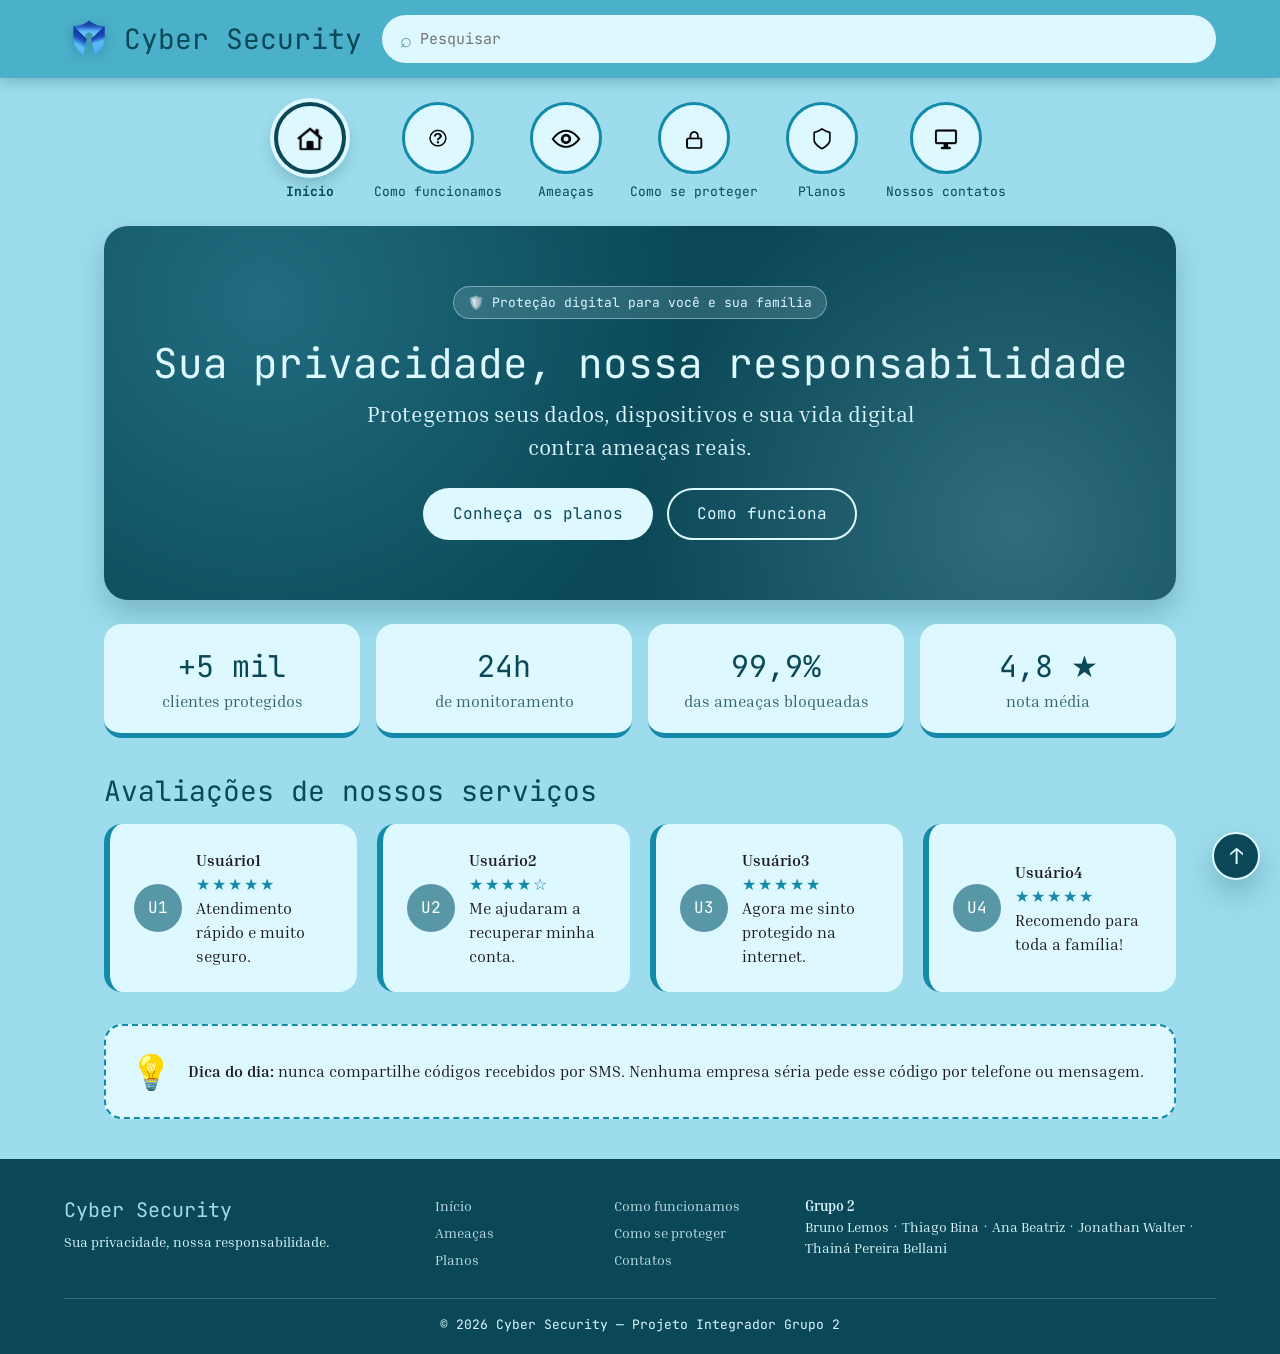
==== index.html @ 2d2a182d "tudo" ====
<!DOCTYPE html>
<html lang="pt-BR">

<head>
  <meta charset="utf-8">
  <meta name="viewport" content="width=device-width, initial-scale=1">
  <title>Cyber Security — Sua privacidade, nossa responsabilidade</title>
  <meta name="description"
    content="Cyber Security: conheça ameaças digitais, aprenda a se proteger e escolha seu plano.">
  <meta name="theme-color" content="#4BB0CA">
  <link rel="icon" type="image/png" href="img/logo-escudo.png">
  <link rel="preconnect" href="https://fonts.googleapis.com">
  <link rel="preconnect" href="https://fonts.gstatic.com" crossorigin>
  <link
    href="https://fonts.googleapis.com/css2?family=Inria+Serif:wght@400;700&family=JetBrains+Mono:wght@400;700&display=swap"
    rel="stylesheet">
  <link rel="stylesheet" href="CSS/style.css">
</head>

<body>

<!--java script search-->
<script src="search.js"></script>


  <!-- Atalho para quem navega pelo teclado -->
  <a class="skip-link" href="#conteudo">Pular para o conteúdo</a>

  <!-- Checkbox que abre/fecha o menu no celular (sem JavaScript) -->
  <input type="checkbox" id="menu-toggle" aria-label="Abrir menu">

  <header>
    <a class="logo" href="#inicio">
      <img src="img/logo-escudo.png" alt="" width="50" height="50">
      Cyber Security
    </a>

    <label class="search">
      <span class="sr-only">Pesquisar no site</span>
      <span class="search-icon" aria-hidden="true">⌕</span>
      <input type="search" placeholder="Pesquisar">
    </label>

    <label for="menu-toggle" class="menu-btn">
      <span class="menu-open">☰ Menu</span>
      <span class="menu-close">✕ Fechar</span>
    </label>
  </header>

  <nav class="icons" aria-label="Navegação principal">
    <a href="#inicio"><i><img src="img/inicio.png" alt="" width="30" height="30"></i>Início</a>
    <a href="#funcionamos"><i><img src="img/duvida.png" alt="" width="40" height="34"></i>Como funcionamos</a>
    <a href="#ameacas"><i><img src="img/olho.png" alt="" width="40" height="34"></i>Ameaças</a>
    <a href="#proteger"><i><img src="img/cadeado.png" alt="" width="36" height="30"></i>Como se proteger</a>
    <a href="#planos"><i><img src="img/plano.png" alt="" width="34" height="34"></i>Planos</a>
    <a href="#contatos"><i><img src="img/contatos.png" alt="" width="40" height="31"></i>Nossos contatos</a>
  </nav>

  <main id="conteudo">

    <!-- ============ INÍCIO ============ -->
    <section id="inicio" class="page">
      <div class="hero">
        <span class="tag">🛡️ Proteção digital para você e sua família</span>
        <h1>Sua privacidade, nossa responsabilidade</h1>
        <p>Protegemos seus dados, dispositivos e sua vida digital contra ameaças reais.</p>
        <div class="hero-actions">
          <a class="btn" href="#planos">Conheça os planos</a>
          <a class="btn btn-outline" href="#funcionamos">Como funciona</a>
        </div>
      </div>

      <ul class="stats">
        <li><strong>+5 mil</strong><span>clientes protegidos</span></li>
        <li><strong>24h</strong><span>de monitoramento</span></li>
        <li><strong>99,9%</strong><span>das ameaças bloqueadas</span></li>
        <li><strong>4,8 ★</strong><span>nota média</span></li>
      </ul>

      <div class="reviews">
        <h2>Avaliações de nossos serviços</h2>
        <div class="grid">
          <article class="card review">
            <div class="avatar" aria-hidden="true">U1</div>
            <div><b>Usuário1</b>
              <div class="stars" aria-label="5 de 5 estrelas">★★★★★</div>
              <p>Atendimento rápido e muito seguro.</p>
            </div>
          </article>
          <article class="card review">
            <div class="avatar" aria-hidden="true">U2</div>
            <div><b>Usuário2</b>
              <div class="stars" aria-label="4 de 5 estrelas">★★★★☆</div>
              <p>Me ajudaram a recuperar minha conta.</p>
            </div>
          </article>
          <article class="card review">
            <div class="avatar" aria-hidden="true">U3</div>
            <div><b>Usuário3</b>
              <div class="stars" aria-label="5 de 5 estrelas">★★★★★</div>
              <p>Agora me sinto protegido na internet.</p>
            </div>
          </article>
          <article class="card review">
            <div class="avatar" aria-hidden="true">U4</div>
            <div><b>Usuário4</b>
              <div class="stars" aria-label="5 de 5 estrelas">★★★★★</div>
              <p>Recomendo para toda a família!</p>
            </div>
          </article>
        </div>
      </div>

      <aside class="tip">
        <span class="tip-icon" aria-hidden="true">💡</span>
        <p><b>Dica do dia:</b> nunca compartilhe códigos recebidos por SMS. Nenhuma empresa séria pede esse código por
          telefone ou mensagem.</p>
      </aside>
      <a class="to-top" href="#inicio" aria-label="Voltar ao topo">↑</a>
    </section>

    <!-- ============ COMO FUNCIONAMOS ============ -->
    <section id="funcionamos" class="page">
      <h1>Como Funcionamos</h1>
      <p class="lead">Um processo simples, em quatro etapas, para deixar sua vida digital mais segura.</p>
      <div class="steps">
        <div class="row">
          <div class="pic" aria-hidden="true">🔎</div>
          <div>
            <h3>1. Análise</h3>
            <p>Verificamos seus dispositivos e contas em busca de vulnerabilidades.</p>
          </div>
        </div>
        <div class="row">
          <div class="pic" aria-hidden="true">🛠️</div>
          <div>
            <h3>2. Proteção</h3>
            <p>Aplicamos camadas de segurança: antivírus, firewall e autenticação forte.</p>
          </div>
        </div>
        <div class="row">
          <div class="pic" aria-hidden="true">📡</div>
          <div>
            <h3>3. Monitoramento</h3>
            <p>Acompanhamos 24 horas por dia e alertamos sobre qualquer atividade suspeita.</p>
          </div>
        </div>
        <div class="row">
          <div class="pic" aria-hidden="true">🤝</div>
          <div>
            <h3>4. Suporte</h3>
            <p>Se algo acontecer, nossa equipe ajuda você a recuperar contas e arquivos.</p>
          </div>
        </div>
      </div>
      <div class="cta">
        <p>Pronto para começar?</p>
        <a class="btn" href="#planos">Escolher meu plano</a>
      </div>
      <a class="to-top" href="#funcionamos" aria-label="Voltar ao topo">↑</a>
    </section>

    <!-- ============ AMEAÇAS ============ -->
    <section id="ameacas" class="page">
      <h1>Ameaças</h1>
      <p class="lead">Conheça os golpes mais comuns para saber reconhecê-los antes que seja tarde.</p>
      <div class="grid">
        <article class="card">
          <div class="emoji" aria-hidden="true">🎣</div>
          <h3>Phishing</h3>
          <p>Mensagens falsas que tentam roubar senhas e dados bancários.</p>
        </article>
        <article class="card">
          <div class="emoji" aria-hidden="true">🔐</div>
          <h3>Ransomware</h3>
          <p>Sequestra seus arquivos e exige pagamento para liberá-los.</p>
        </article>
        <article class="card">
          <div class="emoji" aria-hidden="true">🐛</div>
          <h3>Malware</h3>
          <p>Programas maliciosos que danificam ou espionam seu dispositivo.</p>
        </article>
        <article class="card">
          <div class="emoji" aria-hidden="true">🎭</div>
          <h3>Engenharia social</h3>
          <p>Golpistas que manipulam pessoas para obter informações.</p>
        </article>
      </div>

      <div class="alert">
        <h3>🚩 Sinais de que é golpe</h3>
        <ul>
          <li>Pede urgência: “sua conta será bloqueada hoje”.</li>
          <li>Oferece prêmios ou descontos bons demais para ser verdade.</li>
          <li>Pede senha, código de verificação ou dados do cartão.</li>
          <li>O endereço do site ou do e-mail tem letras trocadas.</li>
        </ul>
      </div>

      <h2>Vulnerabilidades</h2>
      <details>
        <summary>Senhas fracas</summary>
        <p>Senhas curtas ou repetidas são fáceis de descobrir.</p>
      </details>
      <details>
        <summary>Sistemas desatualizados</summary>
        <p>Atualizações corrigem falhas exploradas por invasores.</p>
      </details>
      <details>
        <summary>Wi‑Fi público</summary>
        <p>Redes abertas permitem que terceiros interceptem seus dados.</p>
      </details>
      <a class="to-top" href="#ameacas" aria-label="Voltar ao topo">↑</a>
    </section>

    <!-- ============ COMO SE PROTEGER ============ -->
    <section id="proteger" class="page">
      <h1>Como se proteger</h1>
      <p class="lead">Pequenos hábitos fazem uma grande diferença.</p>
      <details open>
        <summary>Use senhas fortes e únicas</summary>
        <p>Combine letras, números e símbolos e use um gerenciador de senhas.</p>
      </details>
      <details>
        <summary>Ative a verificação em duas etapas</summary>
        <p>Mesmo que roubem sua senha, o acesso continua bloqueado.</p>
      </details>
      <details>
        <summary>Desconfie de links e anexos</summary>
        <p>Confira o remetente antes de clicar em qualquer coisa.</p>
      </details>
      <details>
        <summary>Mantenha tudo atualizado</summary>
        <p>Sistema, aplicativos e antivírus sempre na versão mais recente.</p>
      </details>
      <details>
        <summary>Faça backups</summary>
        <p>Guarde cópias dos seus arquivos importantes em local seguro.</p>
      </details>

      <div class="tools">
        <!-- Checklist interativo: o contador é feito só com CSS -->
        <div class="checklist">
          <h2>Seu checklist de segurança</h2>
          <p>Marque o que você já faz:</p>
          <label><input type="checkbox"> Uso senhas diferentes em cada conta</label>
          <label><input type="checkbox"> Tenho verificação em duas etapas</label>
          <label><input type="checkbox"> Confiro links antes de clicar</label>
          <label><input type="checkbox"> Mantenho o celular atualizado</label>
          <label><input type="checkbox"> Faço backup dos meus arquivos</label>
          <p class="score"></p>
        </div>

        <!-- Medidor de senha: muda de cor só com CSS (pattern + :valid) -->
        <div class="password-test">
          <h2>Teste um exemplo de senha</h2>
          <p>Não digite sua senha real! Use um exemplo para entender o que é uma senha forte.</p>
          <label for="senha-teste" class="sr-only">Senha de exemplo</label>
          <input id="senha-teste" type="text" placeholder="Ex.: Gato#Azul2026" autocomplete="off"
            pattern="(?=.*[a-z])(?=.*[A-Z])(?=.*[0-9])(?=.*[^a-zA-Z0-9]).{10,}">
          <div class="meter"><span></span></div>
          <p class="meter-text"></p>
          <small>Senha forte: 10+ caracteres, letra maiúscula, minúscula, número e símbolo.</small>
        </div>
      </div>
      <a class="to-top" href="#proteger" aria-label="Voltar ao topo">↑</a>
    </section>

    <!-- ============ PLANOS ============ -->
    <section id="planos" class="page plans">
      <h1>Planos</h1>
      <p class="lead">Escolha a proteção ideal. Sem fidelidade, cancele quando quiser.</p>
      <div class="grid">
        <article class="card">
          <h3>Básico</h3>
          <div class="price">R$19<small>/mês</small></div>
          <ul>
            <li>✔ Antivírus</li>
            <li>✔ 1 dispositivo</li>
            <li>✔ Suporte por e‑mail</li>
          </ul>
          <a class="btn" href="#contatos">Assinar</a>
        </article>
        <article class="card featured">
          <span class="badge">Mais escolhido</span>
          <h3>Família</h3>
          <div class="price">R$39<small>/mês</small></div>
          <ul>
            <li>✔ Antivírus + Firewall</li>
            <li>✔ 5 dispositivos</li>
            <li>✔ Suporte 24h</li>
          </ul>
          <a class="btn" href="#contatos">Assinar</a>
        </article>
        <article class="card">
          <h3>Empresa</h3>
          <div class="price">R$99<small>/mês</small></div>
          <ul>
            <li>✔ Proteção completa</li>
            <li>✔ Dispositivos ilimitados</li>
            <li>✔ Monitoramento dedicado</li>
          </ul>
          <a class="btn" href="#contatos">Assinar</a>
        </article>
      </div>

      <h2>Compare os planos</h2>
      <div class="table-wrap">
        <table>
          <thead>
            <tr>
              <th scope="col">Recurso</th>
              <th scope="col">Básico</th>
              <th scope="col">Família</th>
              <th scope="col">Empresa</th>
            </tr>
          </thead>
          <tbody>
            <tr>
              <th scope="row">Antivírus</th>
              <td>✔</td>
              <td>✔</td>
              <td>✔</td>
            </tr>
            <tr>
              <th scope="row">Firewall</th>
              <td>—</td>
              <td>✔</td>
              <td>✔</td>
            </tr>
            <tr>
              <th scope="row">Dispositivos</th>
              <td>1</td>
              <td>5</td>
              <td>Ilimitados</td>
            </tr>
            <tr>
              <th scope="row">Suporte</th>
              <td>E‑mail</td>
              <td>24h</td>
              <td>Dedicado</td>
            </tr>
            <tr>
              <th scope="row">Monitoramento</th>
              <td>—</td>
              <td>—</td>
              <td>✔</td>
            </tr>
          </tbody>
        </table>
      </div>

      <h2>Perguntas frequentes</h2>
      <details>
        <summary>Posso trocar de plano depois?</summary>
        <p>Sim. Você pode mudar para outro plano a qualquer momento.</p>
      </details>
      <details>
        <summary>Tem fidelidade ou multa?</summary>
        <p>Não. Você cancela quando quiser, sem multa.</p>
      </details>
      <details>
        <summary>Funciona no celular?</summary>
        <p>Sim, todos os planos protegem computadores, celulares e tablets.</p>
      </details>
      <a class="to-top" href="#planos" aria-label="Voltar ao topo">↑</a>
    </section>

    <!-- ============ CONTATOS ============ -->
    <section id="contatos" class="page">
      <h1>Nossos contatos</h1>
      <p class="lead center">Fale com a gente pelo canal que preferir.</p>
      <div class="social">
        <a href="https://instagram.com" target="_blank" rel="noopener" title="Instagram">
          <span aria-hidden="true">📸</span><small>Instagram</small></a>
        <a href="https://wa.me/5511999999999" target="_blank" rel="noopener" title="WhatsApp">
          <span aria-hidden="true">💬</span><small>WhatsApp</small></a>
        <a href="mailto:contato@cybersecurity.com.br" title="E‑mail">
          <span aria-hidden="true">✉️</span><small>E‑mail</small></a>
        <a href="tel:+5511999999999" title="Telefone">
          <span aria-hidden="true">📞</span><small>Telefone</small></a>
      </div>

      <div class="contact-wrap">
        <form action="mailto:contato@cybersecurity.com.br" method="post" enctype="text/plain">
          <label for="nome">Nome</label>
          <input id="nome" name="nome" type="text" placeholder="Seu nome" autocomplete="name" required>

          <label for="email">E‑mail</label>
          <input id="email" name="email" type="email" placeholder="Seu e‑mail" autocomplete="email" required>

          <label for="assunto">Assunto</label>
          <select id="assunto" name="assunto">
            <option>Quero contratar um plano</option>
            <option>Fui vítima de um golpe</option>
            <option>Dúvida sobre segurança</option>
            <option>Outro assunto</option>
          </select>

          <label for="mensagem">Mensagem</label>
          <textarea id="mensagem" name="mensagem" rows="5" placeholder="Sua mensagem"></textarea>

          <button type="submit">Enviar</button>
        </form>

        <div class="contact-info">
          <h3>Atendimento</h3>
          <p>🕘 Segunda a sexta, das 8h às 18h</p>
          <p>🚨 Emergências: 24 horas pelo WhatsApp</p>
          <p>✉️ contato@cybersecurity.com.br</p>
          <p>📞 (11) 99999-9999</p>
        </div>
      </div>
      <a class="to-top" href="#contatos" aria-label="Voltar ao topo">↑</a>
    </section>
  </main>

  <footer>
    <div class="footer-grid">
      <div>
        <p class="footer-logo">Cyber Security</p>
        <p>Sua privacidade, nossa responsabilidade.</p>
      </div>
      <nav aria-label="Links do rodapé">
        <a href="#inicio">Início</a>
        <a href="#funcionamos">Como funcionamos</a>
        <a href="#ameacas">Ameaças</a>
        <a href="#proteger">Como se proteger</a>
        <a href="#planos">Planos</a>
        <a href="#contatos">Contatos</a>
      </nav>
      <div>
        <p><b>Grupo 2</b></p>
        <p>Bruno Lemos · Thiago Bina · Ana Beatriz · Jonathan Walter · Thainá Pereira Bellani</p>
      </div>
    </div>
    <p class="copy">© 2026 Cyber Security — Projeto Integrador Grupo 2</p>
  </footer>

</body>

</html>
---- CSS/style.css ----
:root {
    --algodao: #DDF8FF;
    --ceu: #9DDCEC;
    --ceu2: #4BB0CA;
    --nublado: #8BA4AB;
    --ciano: #5897A6;
    --azul: #138AA8;
    --nubesc: #5B6B6F;
    --cianoesc: #35626D;
    --oceano: #0A4857;
    --ink: #1D1B20;
    --branco: #FFFFFF;
    --erro: #C0392B;
    --alerta: #E67E22;
    --sucesso: #1E8E5A;

    --serif: 'Inria Serif', Georgia, serif;
    --mono: 'JetBrains Mono', monospace;

    --raio: 18px;
    --sombra: 0 14px 28px rgba(10, 72, 87, .25);
    --sombra-leve: 0 4px 12px rgba(10, 72, 87, .25);
    --altura-header: 90px;
}

* {
    box-sizing: border-box;
    margin: 0;
    padding: 0;
}

html {
    scroll-behavior: smooth;
}

body {
    font-family: var(--serif);
    background: var(--ceu);
    color: var(--ink);
    line-height: 1.5;
    overflow-x: hidden;
    min-height: 100vh;
    display: flex;
    flex-direction: column;
}

img {
    max-width: 100%;
    height: auto;
    display: block;
}

a {
    color: inherit;
}

::selection {
    background: var(--oceano);
    color: var(--algodao);
}

:focus-visible {
    outline: 3px solid var(--oceano);
    outline-offset: 3px;
    border-radius: 6px;
}

.sr-only {
    position: absolute;
    width: 1px;
    height: 1px;
    overflow: hidden;
    clip: rect(0 0 0 0);
    white-space: nowrap;
}

.skip-link {
    position: absolute;
    left: 16px;
    top: -60px;
    z-index: 100;
    background: var(--oceano);
    color: var(--algodao);
    padding: 10px 16px;
    border-radius: 0 0 12px 12px;
    font-family: var(--mono);
    text-decoration: none;
    transition: top .2s;
}

.skip-link:focus {
    top: 0;
}

header {
    position: sticky;
    top: 0;
    z-index: 10;
    background: var(--ceu2);
    padding: 14px 5%;
    display: flex;
    align-items: center;
    gap: 20px;
    flex-wrap: wrap;
    box-shadow: var(--sombra-leve);
}

.logo {
    font-family: var(--mono);
    font-size: 28px;
    color: var(--oceano);
    text-decoration: none;
    display: flex;
    align-items: center;
    gap: 10px;
    transition: transform .25s;
}

.logo:hover {
    transform: scale(1.03);
}

.logo img {
    width: 50px;
    filter: drop-shadow(0 3px 6px rgba(10, 72, 87, .3));
}

.search {
    flex: 1;
    min-width: 180px;
    display: flex;
    align-items: center;
    gap: 8px;
    background: var(--algodao);
    border-radius: 30px;
    padding: 8px 16px;
    border: 2px solid transparent;
    transition: border-color .25s, box-shadow .25s;
}

.search:focus-within {
    border-color: var(--oceano);
    box-shadow: 0 0 0 4px rgba(10, 72, 87, .15);
}

.search-icon {
    font-size: 20px;
    color: var(--ciano);
    line-height: 1;
}

.search input {
    position: relative;
    flex: 1;
    min-width: 0;
    border: 0;
    background: none;
    font-family: var(--mono);
    font-size: 15px;
    outline: none;
    padding: 4px 0;
}

.search input:focus::placeholder {
    color: var(--azul);
}

/*testeeeee */
.search-suggestions {
    position: absolute;
    top: calc(100% + 8px);
    left: 0;
    right: 0;
    background: var(--algodao);
    border: 2px solid var(--oceano);
    border-radius: 16px;
    list-style: none;
    margin: 0;
    padding: 6px;
    z-index: 1000;
    display: none;
    box-shadow: 0 8px 20px rgba(10, 72, 87, .2);
}

.search-suggestions li {
    display: flex;
    align-items: center;
    gap: 10px;
    padding: 10px 14px;
    border-radius: 10px;
    cursor: pointer;
    font-family: var(--mono);
    font-size: 14px;
    color: var(--azul);
    transition: background-color .2s, color .2s;
}

.search-suggestions li:hover,
.search-suggestions li.ativo {
    background-color: var(--oceano);
    color: var(--algodao);
}

.search-suggestions li img {
    width: 20px;
    height: 20px;
    object-fit: contain;
}





#menu-toggle {
    position: absolute;
    opacity: 0;
    pointer-events: none;
}

.menu-btn {
    font-family: var(--mono);
    cursor: pointer;
    background: var(--oceano);
    color: var(--algodao);
    padding: 8px 16px;
    border-radius: 20px;
    display: none;
    user-select: none;
}

.menu-close {
    display: none;
}

#menu-toggle:checked~header .menu-open {
    display: none;
}

#menu-toggle:checked~header .menu-close {
    display: inline;
}

#menu-toggle:focus-visible~header .menu-btn {
    outline: 3px solid var(--oceano);
    outline-offset: 3px;
}

nav.icons {
    display: flex;
    justify-content: center;
    gap: 28px;
    padding: 24px 5%;
    flex-wrap: wrap;
}

nav.icons a {
    display: flex;
    flex-direction: column;
    align-items: center;
    gap: 8px;
    text-decoration: none;
    font-family: var(--mono);
    font-size: 13px;
    color: var(--oceano);
}

nav.icons a i {
    font-style: normal;
    width: 72px;
    height: 72px;
    border-radius: 50%;
    background: var(--algodao);
    border: 3px solid var(--azul);
    display: grid;
    place-items: center;
    overflow: hidden;
    transition: .3s;
}

nav.icons a i img {
    mix-blend-mode: multiply;
}

nav.icons a:hover i,
nav.icons a:focus-visible i {
    background: var(--azul);
    transform: translateY(-6px) rotate(-8deg);
    box-shadow: 0 10px 20px rgba(10, 72, 87, .35);
}

body:has(#inicio:target) nav.icons a[href="#inicio"],
body:has(#funcionamos:target) nav.icons a[href="#funcionamos"],
body:has(#ameacas:target) nav.icons a[href="#ameacas"],
body:has(#proteger:target) nav.icons a[href="#proteger"],
body:has(#planos:target) nav.icons a[href="#planos"],
body:has(#contatos:target) nav.icons a[href="#contatos"],
body:not(:has(.page:target)) nav.icons a[href="#inicio"] {
    font-weight: 700;
}

body:has(#inicio:target) nav.icons a[href="#inicio"] i,
body:has(#funcionamos:target) nav.icons a[href="#funcionamos"] i,
body:has(#ameacas:target) nav.icons a[href="#ameacas"] i,
body:has(#proteger:target) nav.icons a[href="#proteger"] i,
body:has(#planos:target) nav.icons a[href="#planos"] i,
body:has(#contatos:target) nav.icons a[href="#contatos"] i,
body:not(:has(.page:target)) nav.icons a[href="#inicio"] i {
    border-color: var(--oceano);
    border-width: 4px;
    box-shadow: 0 0 0 4px var(--algodao), 0 8px 16px rgba(10, 72, 87, .3);
}

main {
    flex: 1;
    width: 100%;
    max-width: 1200px;
    margin: 0 auto;
    padding: 0 5% 40px;
}

.page {
    display: none;
    scroll-margin-top: var(--altura-header);
}

.page>*:not(.to-top) {
    animation: fade .5s;
}

.page:target {
    display: block;
}

main:not(:has(.page:target)) #inicio {
    display: block;
}

@keyframes fade {
    from {
        opacity: 0;
        transform: translateY(20px);
    }

    to {
        opacity: 1;
        transform: none;
    }
}

h1,
h2 {
    font-family: var(--mono);
    font-weight: 400;
    color: var(--oceano);
    line-height: 1.2;
}

h1 {
    font-size: 41px;
    text-align: center;
    margin: 20px 0 10px;
}

h2 {
    font-size: 28px;
    margin: 36px 0 16px;
}

.lead {
    text-align: center;
    font-size: 19px;
    color: var(--cianoesc);
    max-width: 640px;
    margin: 0 auto 28px;
}

.center {
    text-align: center;
}


/* Botões */
.btn {
    display: inline-block;
    margin-top: 24px;
    font-family: var(--mono);
    background: var(--algodao);
    color: var(--oceano);
    padding: 12px 28px;
    border-radius: 30px;
    text-decoration: none;
    transition: .25s;
    border: 2px solid transparent;
}

.btn:hover {
    background: var(--ceu2);
    color: var(--branco);
    border-color: var(--algodao);
    transform: scale(1.05);
}

.hero-actions .btn {
    margin-top: 0;
}

.btn-outline {
    background: transparent;
    color: var(--algodao);
    border-color: var(--algodao);
}

.grid {
    display: grid;
    grid-template-columns: repeat(auto-fit, minmax(230px, 1fr));
    gap: 20px;
}

.card {
    position: relative;
    background: var(--algodao);
    border-radius: var(--raio);
    padding: 24px;
    transition: .3s;
    border-left: 6px solid var(--azul);
}

.card:hover {
    transform: translateY(-6px);
    box-shadow: var(--sombra);
}

.card h3 {
    font-family: var(--mono);
    font-weight: 400;
    font-size: 20px;
    color: var(--azul);
    margin-bottom: 8px;
}

.card .emoji {
    font-size: 40px;
    margin-bottom: 8px;
    transition: transform .3s;
}

.card:hover .emoji {
    transform: scale(1.15) rotate(-6deg);
}

.row {
    display: flex;
    gap: 24px;
    align-items: center;
    background: var(--ceu2);
    border-radius: 20px;
    padding: 24px;
    margin-bottom: 20px;
    color: var(--branco);
    transition: .3s;
}

.row:nth-child(even) {
    flex-direction: row-reverse;
}

.row:hover {
    background: var(--azul);
    box-shadow: var(--sombra);
}

.row .pic {
    flex: 0 0 160px;
    height: 120px;
    border-radius: 14px;
    background: linear-gradient(135deg, var(--oceano), var(--ciano));
    display: grid;
    place-items: center;
    font-size: 56px;
}

.row h3 {
    font-family: var(--mono);
    font-weight: 400;
    font-size: 22px;
    margin-bottom: 6px;
}

details {
    background: var(--algodao);
    border-radius: 14px;
    margin-bottom: 12px;
    padding: 16px 20px;
    border: 2px solid transparent;
    transition: border-color .25s, box-shadow .25s;
}

details:hover {
    border-color: var(--ceu2);
}

details[open] {
    border-color: var(--azul);
    box-shadow: var(--sombra-leve);
}

details summary {
    font-family: var(--mono);
    font-size: 18px;
    color: var(--oceano);
    list-style: none;
    cursor: pointer;
}

details summary::-webkit-details-marker {
    display: none;
}

details summary::before {
    content: '+ ';
    color: var(--azul);
}

details[open] summary::before {
    content: '− ';
}

details p {
    margin-top: 10px;
    animation: fade .3s;
}

.hero {
    background:
        radial-gradient(circle at 15% 20%, rgba(75, 176, 202, .35), transparent 45%),
        radial-gradient(circle at 85% 80%, rgba(157, 220, 236, .25), transparent 40%),
        var(--oceano);
    color: var(--algodao);
    border-radius: 24px;
    padding: 60px 40px;
    text-align: center;
    box-shadow: var(--sombra);
}

.hero h1 {
    color: var(--algodao);
}

.hero p {
    font-size: 22px;
    max-width: 600px;
    margin: auto;
}

.tag {
    display: inline-block;
    font-family: var(--mono);
    font-size: 13px;
    background: rgba(221, 248, 255, .15);
    border: 1px solid rgba(221, 248, 255, .4);
    padding: 6px 14px;
    border-radius: 30px;
}

.hero-actions {
    margin-top: 24px;
    display: flex;
    justify-content: center;
    gap: 14px;
    flex-wrap: wrap;
}

.stats {
    list-style: none;
    display: grid;
    grid-template-columns: repeat(4, 1fr);
    gap: 16px;
    margin-top: 24px;
}

.stats li {
    background: var(--algodao);
    border-radius: var(--raio);
    padding: 20px;
    text-align: center;
    border-bottom: 5px solid var(--azul);
}

.stats strong {
    display: block;
    font-family: var(--mono);
    font-size: 30px;
    font-weight: 400;
    color: var(--oceano);
}

.stats span {
    color: var(--cianoesc);
}


.reviews {
    margin-top: 16px;
}

.review {
    display: flex;
    gap: 14px;
    align-items: center;
}

.avatar {
    flex-shrink: 0;
    width: 48px;
    height: 48px;
    border-radius: 50%;
    background: var(--ciano);
    display: grid;
    place-items: center;
    color: var(--branco);
    font-family: var(--mono);
}

.stars {
    color: var(--azul);
    letter-spacing: 2px;
}


.tip {
    display: flex;
    gap: 16px;
    align-items: center;
    margin-top: 32px;
    padding: 20px 24px;
    background: var(--algodao);
    border: 2px dashed var(--azul);
    border-radius: var(--raio);
}

.tip-icon {
    font-size: 34px;
}

.alert {
    margin-top: 28px;
    background: var(--oceano);
    color: var(--algodao);
    border-radius: var(--raio);
    padding: 24px 28px;
}

.alert h3 {
    font-family: var(--mono);
    font-weight: 400;
    font-size: 22px;
    color: var(--ceu);
    margin-bottom: 10px;
}

.alert ul {
    padding-left: 20px;
    display: grid;
    gap: 6px;
}

.cta {
    text-align: center;
    background: var(--algodao);
    border-radius: var(--raio);
    padding: 28px;
}

.cta p {
    font-family: var(--mono);
    font-size: 22px;
    color: var(--oceano);
}

.cta .btn {
    margin-top: 14px;
    background: var(--oceano);
    color: var(--algodao);
}

.cta .btn:hover {
    background: var(--azul);
}

.tools {
    display: grid;
    grid-template-columns: 1fr 1fr;
    gap: 20px;
    align-items: start;
    margin-top: 28px;
}

.checklist,
.password-test {
    background: var(--algodao);
    border-radius: var(--raio);
    padding: 24px;
}

.tools h2 {
    font-size: 22px;
    margin: 0 0 8px;
}

.checklist {
    counter-reset: feito;
}

.checklist label {
    display: flex;
    gap: 12px;
    align-items: center;
    padding: 10px 12px;
    margin-top: 8px;
    border-radius: 12px;
    background: var(--branco);
    cursor: pointer;
    transition: background .2s;
}

.checklist label:has(input:checked) {
    background: var(--ceu);
    color: var(--oceano);
}

.checklist input {
    width: 20px;
    height: 20px;
    accent-color: var(--oceano);
    flex-shrink: 0;
}

.checklist input:checked {
    counter-increment: feito;
}

.score {
    margin-top: 16px;
    font-family: var(--mono);
    color: var(--oceano);
}

.score::after {
    content: "Você já pratica " counter(feito) " de 5 hábitos 🛡️";
}

.password-test input {
    width: 100%;
    margin-top: 12px;
    font-family: var(--mono);
}

.meter {
    height: 10px;
    margin-top: 12px;
    border-radius: 10px;
    background: var(--branco);
    overflow: hidden;
}

.meter span {
    display: block;
    height: 100%;
    width: 0;
    border-radius: 10px;
    transition: width .3s, background .3s;
}

.meter-text {
    margin-top: 8px;
    font-family: var(--mono);
    min-height: 1.5em;
}

.password-test small {
    color: var(--nubesc);
}

.password-test:has(input:not(:placeholder-shown):invalid) .meter span {
    width: 35%;
    background: var(--erro);
}

.password-test:has(input:not(:placeholder-shown):invalid) .meter-text::after {
    content: "Fraca: ainda falta algo 😟";
    color: var(--erro);
}

.password-test:has(input:not(:placeholder-shown):valid) .meter span {
    width: 100%;
    background: var(--sucesso);
}

.password-test:has(input:not(:placeholder-shown):valid) .meter-text::after {
    content: "Forte! Ótima escolha 💪";
    color: var(--sucesso);
}

.plans .card {
    text-align: center;
    border: 0;
    display: flex;
    flex-direction: column;
    align-items: center;
}

.plans .card ul {
    list-style: none;
    margin: 12px 0;
    flex: 1;
}

.plans .card li {
    padding: 4px 0;
}

.plans .card .btn {
    margin-top: 12px;
    background: var(--oceano);
    color: var(--algodao);
}

.plans .card .btn:hover {
    background: var(--azul);
}

.plans .price {
    font-family: var(--mono);
    font-size: 37px;
    color: var(--oceano);
    margin: 12px 0;
}

.plans .price small {
    font-size: 15px;
    color: var(--nubesc);
}

.plans .featured {
    background: var(--oceano);
    color: var(--algodao);
    box-shadow: var(--sombra);
    outline: 3px solid var(--ceu2);
    outline-offset: 4px;
}

.plans .featured h3,
.plans .featured .price {
    color: var(--ceu);
}

.plans .featured .price small {
    color: var(--algodao);
}

.plans .featured .btn {
    background: var(--algodao);
    color: var(--oceano);
}

.plans .featured .btn:hover {
    background: var(--ceu2);
    color: var(--branco);
}

.badge {
    position: absolute;
    top: -14px;
    left: 50%;
    transform: translateX(-50%);
    background: var(--ceu2);
    color: var(--branco);
    font-family: var(--mono);
    font-size: 12px;
    padding: 4px 14px;
    border-radius: 20px;
    white-space: nowrap;
}

.table-wrap {
    overflow-x: auto;
    border-radius: var(--raio);
    box-shadow: var(--sombra-leve);
}

table {
    width: 100%;
    border-collapse: collapse;
    background: var(--algodao);
    min-width: 480px;
}

th,
td {
    padding: 14px 16px;
    text-align: center;
}

thead th {
    background: var(--oceano);
    color: var(--algodao);
    font-family: var(--mono);
    font-weight: 400;
}

tbody th {
    text-align: left;
    font-weight: 400;
    font-family: var(--mono);
    color: var(--oceano);
}

tbody tr:nth-child(even) {
    background: var(--branco);
}

tbody tr:hover {
    background: var(--ceu);
}

.social {
    display: flex;
    justify-content: center;
    gap: 16px;
    flex-wrap: wrap;
    margin: 20px 0 32px;
}

.social a {
    width: 88px;
    height: 88px;
    border-radius: 16px;
    background: var(--algodao);
    display: grid;
    place-items: center;
    align-content: center;
    gap: 4px;
    font-size: 28px;
    text-decoration: none;
    transition: .3s;
}

.social a small {
    font-family: var(--mono);
    font-size: 11px;
    color: var(--oceano);
}

.social a:hover {
    background: var(--oceano);
    transform: rotate(8deg) scale(1.1);
}

.social a:hover small {
    color: var(--algodao);
}

.contact-wrap {
    display: grid;
    grid-template-columns: 1.4fr 1fr;
    gap: 24px;
    align-items: start;
}

form {
    display: grid;
    gap: 6px;
    background: var(--algodao);
    padding: 24px;
    border-radius: var(--raio);
}

form label {
    font-family: var(--mono);
    font-size: 14px;
    color: var(--oceano);
    margin-top: 8px;
}

input,
textarea,
select {
    font-family: var(--serif);
    font-size: 16px;
    padding: 12px;
    border-radius: 12px;
    border: 2px solid var(--ceu2);
    background: var(--branco);
    color: var(--ink);
}

textarea {
    resize: vertical;
}

input:focus,
textarea:focus,
select:focus {
    outline: none;
    border-color: var(--oceano);
    box-shadow: 0 0 0 4px rgba(10, 72, 87, .12);
}

input:invalid:not(:placeholder-shown) {
    border-color: var(--erro);
}

input:valid:not(:placeholder-shown) {
    border-color: var(--sucesso);
}

.search input,
.search input:valid,
.search input:invalid {
    border: 0;
    box-shadow: none;
}

button {
    font-family: var(--mono);
    font-size: 16px;
    padding: 12px;
    margin-top: 12px;
    border: 0;
    border-radius: 30px;
    background: var(--oceano);
    color: var(--algodao);
    cursor: pointer;
    transition: .25s;
}

button:hover {
    background: var(--azul);
    transform: translateY(-2px);
}

.contact-info {
    background: var(--oceano);
    color: var(--algodao);
    border-radius: var(--raio);
    padding: 24px;
    display: grid;
    gap: 10px;
}

.contact-info h3 {
    font-family: var(--mono);
    font-weight: 400;
    font-size: 22px;
    color: var(--ceu);
}

footer {
    background: var(--oceano);
    color: var(--algodao);
    padding: 36px 5% 20px;
    font-size: 14px;
}

.footer-grid {
    max-width: 1200px;
    margin: 0 auto;
    display: grid;
    grid-template-columns: 1fr 1fr 1.2fr;
    gap: 28px;
}

.footer-logo {
    font-family: var(--mono);
    font-size: 20px;
    color: var(--ceu);
    margin-bottom: 6px;
}

footer nav {
    display: grid;
    grid-template-columns: 1fr 1fr;
    gap: 6px 16px;
}

footer nav a {
    text-decoration: none;
    opacity: .85;
}

footer nav a:hover {
    opacity: 1;
    text-decoration: underline;
}

.copy {
    text-align: center;
    font-family: var(--mono);
    font-size: 13px;
    margin-top: 28px;
    padding-top: 16px;
    border-top: 1px solid rgba(221, 248, 255, .2);
}

.to-top {
    position: fixed;
    right: 20px;
    bottom: 20px;
    z-index: 9;
    width: 48px;
    height: 48px;
    border-radius: 50%;
    display: grid;
    place-items: center;
    background: var(--oceano);
    color: var(--algodao);
    font-family: var(--mono);
    font-size: 22px;
    text-decoration: none;
    border: 2px solid var(--algodao);
    box-shadow: var(--sombra);
    transition: .25s;
}

.to-top:hover {
    background: var(--azul);
    transform: translateY(-4px);
}


@media (max-width: 900px) {
    .stats {
        grid-template-columns: repeat(2, 1fr);
    }

    .tools,
    .contact-wrap {
        grid-template-columns: 1fr;
    }

    .footer-grid {
        grid-template-columns: 1fr 1fr;
    }

    .footer-grid> :last-child {
        grid-column: 1 / -1;
    }
}

@media (max-width: 700px) {
    :root {
        --altura-header: 130px;
    }

    header {
        padding: 10px 4%;
        gap: 10px;
    }

    .logo {
        font-size: 20px;
        gap: 8px;
    }

    .logo img {
        width: 38px;
    }

    .search {
        order: 3;
        flex: 1 1 100%;
        min-width: 0;
        padding: 4px 14px;
    }

    .menu-btn {
        display: block;
        margin-left: auto;
    }

    nav.icons {
        display: none;
        flex-direction: column;
        align-items: stretch;
        gap: 10px;
        padding: 12px 4%;
        background: var(--ceu);
    }

    #menu-toggle:checked~nav.icons {
        display: flex;
        animation: fade .3s;
    }

    nav.icons a {
        flex-direction: row;
        font-size: 16px;
        gap: 12px;
        align-items: center;
        background: var(--algodao);
        padding: 6px 12px 6px 6px;
        border-radius: 40px;
    }

    nav.icons a i {
        width: 48px;
        height: 48px;
    }

    nav.icons a i img {
        width: 26px;
    }

    nav.icons a:hover i {
        transform: none;
    }

    main {
        padding: 16px 4% 80px;
    }

    h1 {
        font-size: 28px;
    }

    h2 {
        font-size: 22px;
    }

    .lead {
        font-size: 17px;
    }

    .hero {
        padding: 40px 20px;
    }

    .hero p {
        font-size: 18px;
    }

    .tag {
        font-size: 11px;
    }

    .grid {
        grid-template-columns: 1fr;
        gap: 14px;
    }

    .card {
        padding: 18px;
    }

    .row,
    .row:nth-child(even) {
        flex-direction: column;
        text-align: center;
        padding: 18px;
        gap: 14px;
    }

    .row .pic {
        flex: 0 0 auto;
        width: 100%;
        height: 100px;
        font-size: 44px;
    }

    details summary {
        font-size: 16px;
    }

    .plans .price {
        font-size: 30px;
    }

    .plans .grid {
        gap: 28px;
    }

    .social a {
        width: 72px;
        height: 72px;
        font-size: 24px;
    }

    .btn,
    button {
        padding: 14px 24px;
    }

    .card:hover,
    .btn:hover,
    .row:hover {
        transform: none;
    }

    .tip {
        flex-direction: column;
        text-align: center;
    }

    .footer-grid {
        grid-template-columns: 1fr;
        text-align: center;
    }

    footer nav {
        justify-items: center;
    }

    .to-top {
        right: 14px;
        bottom: 14px;
        width: 44px;
        height: 44px;
    }
}

/* Celular pequeno */
@media (max-width: 380px) {
    .logo {
        font-size: 17px;
    }

    h1 {
        font-size: 24px;
    }

    .hero {
        padding: 30px 16px;
        border-radius: 18px;
    }

    .hero p {
        font-size: 16px;
    }

    .stats {
        grid-template-columns: 1fr;
    }
}

@media (prefers-reduced-motion: reduce) {

    *,
    *::before,
    *::after {
        animation: none !important;
        transition: none !important;
        scroll-behavior: auto !important;
    }
}
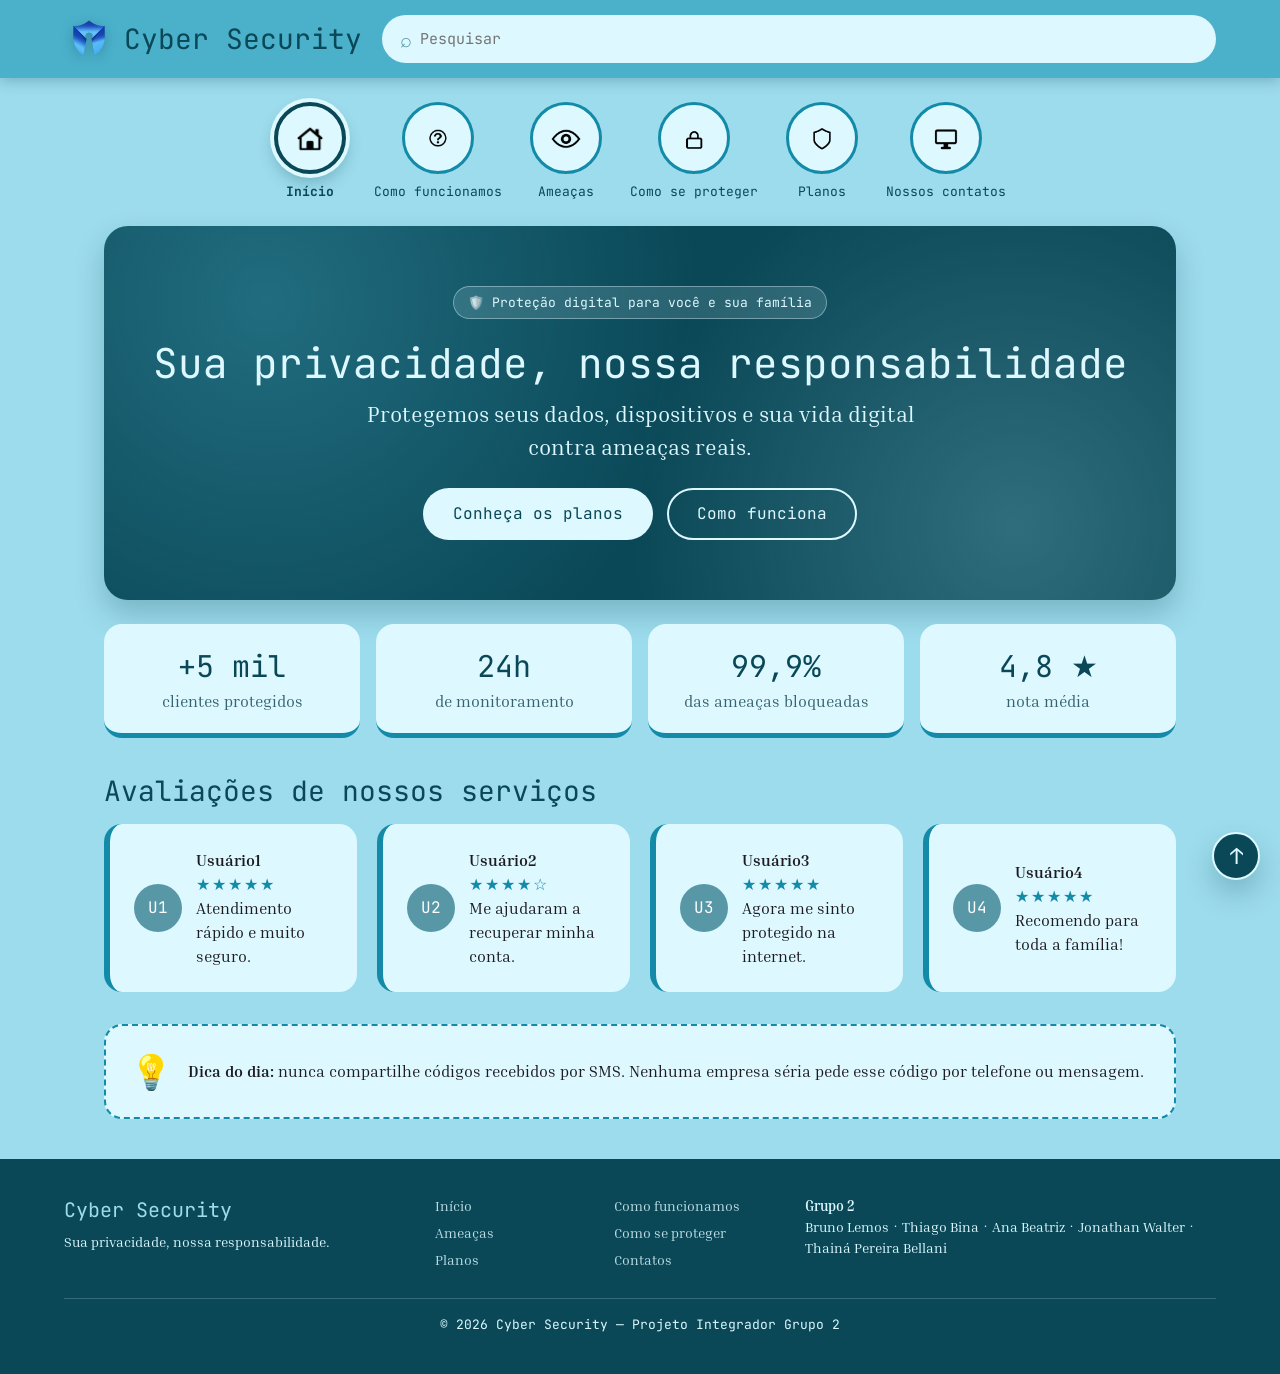
==== commit a65fddb0: "Add files via upload" ====
--- a/index.html
+++ b/index.html
@@ -19,8 +19,7 @@
 
 <body>
 
-<!--java script search-->
-<script src="search.js"></script>
+
 
 
   <!-- Atalho para quem navega pelo teclado -->
@@ -30,7 +29,7 @@
   <input type="checkbox" id="menu-toggle" aria-label="Abrir menu">
 
   <header>
-    <a class="logo" href="#inicio">
+    <a class="logo" href="index.html">
       <img src="img/logo-escudo.png" alt="" width="50" height="50">
       Cyber Security
     </a>
@@ -48,12 +47,12 @@
   </header>
 
   <nav class="icons" aria-label="Navegação principal">
-    <a href="#inicio"><i><img src="img/inicio.png" alt="" width="30" height="30"></i>Início</a>
-    <a href="#funcionamos"><i><img src="img/duvida.png" alt="" width="40" height="34"></i>Como funcionamos</a>
-    <a href="#ameacas"><i><img src="img/olho.png" alt="" width="40" height="34"></i>Ameaças</a>
-    <a href="#proteger"><i><img src="img/cadeado.png" alt="" width="36" height="30"></i>Como se proteger</a>
-    <a href="#planos"><i><img src="img/plano.png" alt="" width="34" height="34"></i>Planos</a>
-    <a href="#contatos"><i><img src="img/contatos.png" alt="" width="40" height="31"></i>Nossos contatos</a>
+    <a href="index.html"><i><img src="img/inicio.png" alt="" width="30" height="30"></i>Início</a>
+    <a href="funcionamos.html"><i><img src="img/duvida.png" alt="" width="40" height="34"></i>Como funcionamos</a>
+    <a href="ameacas.html"><i><img src="img/olho.png" alt="" width="40" height="34"></i>Ameaças</a>
+    <a href="proteger.html"><i><img src="img/cadeado.png" alt="" width="36" height="30"></i>Como se proteger</a>
+    <a href="planos.html"><i><img src="img/plano.png" alt="" width="34" height="34"></i>Planos</a>
+    <a href="contatos.html"><i><img src="img/contatos.png" alt="" width="40" height="31"></i>Nossos contatos</a>
   </nav>
 
   <main id="conteudo">
@@ -65,8 +64,8 @@
         <h1>Sua privacidade, nossa responsabilidade</h1>
         <p>Protegemos seus dados, dispositivos e sua vida digital contra ameaças reais.</p>
         <div class="hero-actions">
-          <a class="btn" href="#planos">Conheça os planos</a>
-          <a class="btn btn-outline" href="#funcionamos">Como funciona</a>
+          <a class="btn" href="planos.html">Conheça os planos</a>
+          <a class="btn btn-outline" href="funcionamos.html">Como funciona</a>
         </div>
       </div>
 
@@ -116,304 +115,9 @@
         <p><b>Dica do dia:</b> nunca compartilhe códigos recebidos por SMS. Nenhuma empresa séria pede esse código por
           telefone ou mensagem.</p>
       </aside>
-      <a class="to-top" href="#inicio" aria-label="Voltar ao topo">↑</a>
+      <a class="to-top" href="index.html" aria-label="Voltar ao topo">↑</a>
     </section>
-
-    <!-- ============ COMO FUNCIONAMOS ============ -->
-    <section id="funcionamos" class="page">
-      <h1>Como Funcionamos</h1>
-      <p class="lead">Um processo simples, em quatro etapas, para deixar sua vida digital mais segura.</p>
-      <div class="steps">
-        <div class="row">
-          <div class="pic" aria-hidden="true">🔎</div>
-          <div>
-            <h3>1. Análise</h3>
-            <p>Verificamos seus dispositivos e contas em busca de vulnerabilidades.</p>
-          </div>
-        </div>
-        <div class="row">
-          <div class="pic" aria-hidden="true">🛠️</div>
-          <div>
-            <h3>2. Proteção</h3>
-            <p>Aplicamos camadas de segurança: antivírus, firewall e autenticação forte.</p>
-          </div>
-        </div>
-        <div class="row">
-          <div class="pic" aria-hidden="true">📡</div>
-          <div>
-            <h3>3. Monitoramento</h3>
-            <p>Acompanhamos 24 horas por dia e alertamos sobre qualquer atividade suspeita.</p>
-          </div>
-        </div>
-        <div class="row">
-          <div class="pic" aria-hidden="true">🤝</div>
-          <div>
-            <h3>4. Suporte</h3>
-            <p>Se algo acontecer, nossa equipe ajuda você a recuperar contas e arquivos.</p>
-          </div>
-        </div>
-      </div>
-      <div class="cta">
-        <p>Pronto para começar?</p>
-        <a class="btn" href="#planos">Escolher meu plano</a>
-      </div>
-      <a class="to-top" href="#funcionamos" aria-label="Voltar ao topo">↑</a>
-    </section>
-
-    <!-- ============ AMEAÇAS ============ -->
-    <section id="ameacas" class="page">
-      <h1>Ameaças</h1>
-      <p class="lead">Conheça os golpes mais comuns para saber reconhecê-los antes que seja tarde.</p>
-      <div class="grid">
-        <article class="card">
-          <div class="emoji" aria-hidden="true">🎣</div>
-          <h3>Phishing</h3>
-          <p>Mensagens falsas que tentam roubar senhas e dados bancários.</p>
-        </article>
-        <article class="card">
-          <div class="emoji" aria-hidden="true">🔐</div>
-          <h3>Ransomware</h3>
-          <p>Sequestra seus arquivos e exige pagamento para liberá-los.</p>
-        </article>
-        <article class="card">
-          <div class="emoji" aria-hidden="true">🐛</div>
-          <h3>Malware</h3>
-          <p>Programas maliciosos que danificam ou espionam seu dispositivo.</p>
-        </article>
-        <article class="card">
-          <div class="emoji" aria-hidden="true">🎭</div>
-          <h3>Engenharia social</h3>
-          <p>Golpistas que manipulam pessoas para obter informações.</p>
-        </article>
-      </div>
-
-      <div class="alert">
-        <h3>🚩 Sinais de que é golpe</h3>
-        <ul>
-          <li>Pede urgência: “sua conta será bloqueada hoje”.</li>
-          <li>Oferece prêmios ou descontos bons demais para ser verdade.</li>
-          <li>Pede senha, código de verificação ou dados do cartão.</li>
-          <li>O endereço do site ou do e-mail tem letras trocadas.</li>
-        </ul>
-      </div>
-
-      <h2>Vulnerabilidades</h2>
-      <details>
-        <summary>Senhas fracas</summary>
-        <p>Senhas curtas ou repetidas são fáceis de descobrir.</p>
-      </details>
-      <details>
-        <summary>Sistemas desatualizados</summary>
-        <p>Atualizações corrigem falhas exploradas por invasores.</p>
-      </details>
-      <details>
-        <summary>Wi‑Fi público</summary>
-        <p>Redes abertas permitem que terceiros interceptem seus dados.</p>
-      </details>
-      <a class="to-top" href="#ameacas" aria-label="Voltar ao topo">↑</a>
-    </section>
-
-    <!-- ============ COMO SE PROTEGER ============ -->
-    <section id="proteger" class="page">
-      <h1>Como se proteger</h1>
-      <p class="lead">Pequenos hábitos fazem uma grande diferença.</p>
-      <details open>
-        <summary>Use senhas fortes e únicas</summary>
-        <p>Combine letras, números e símbolos e use um gerenciador de senhas.</p>
-      </details>
-      <details>
-        <summary>Ative a verificação em duas etapas</summary>
-        <p>Mesmo que roubem sua senha, o acesso continua bloqueado.</p>
-      </details>
-      <details>
-        <summary>Desconfie de links e anexos</summary>
-        <p>Confira o remetente antes de clicar em qualquer coisa.</p>
-      </details>
-      <details>
-        <summary>Mantenha tudo atualizado</summary>
-        <p>Sistema, aplicativos e antivírus sempre na versão mais recente.</p>
-      </details>
-      <details>
-        <summary>Faça backups</summary>
-        <p>Guarde cópias dos seus arquivos importantes em local seguro.</p>
-      </details>
-
-      <div class="tools">
-        <!-- Checklist interativo: o contador é feito só com CSS -->
-        <div class="checklist">
-          <h2>Seu checklist de segurança</h2>
-          <p>Marque o que você já faz:</p>
-          <label><input type="checkbox"> Uso senhas diferentes em cada conta</label>
-          <label><input type="checkbox"> Tenho verificação em duas etapas</label>
-          <label><input type="checkbox"> Confiro links antes de clicar</label>
-          <label><input type="checkbox"> Mantenho o celular atualizado</label>
-          <label><input type="checkbox"> Faço backup dos meus arquivos</label>
-          <p class="score"></p>
-        </div>
-
-        <!-- Medidor de senha: muda de cor só com CSS (pattern + :valid) -->
-        <div class="password-test">
-          <h2>Teste um exemplo de senha</h2>
-          <p>Não digite sua senha real! Use um exemplo para entender o que é uma senha forte.</p>
-          <label for="senha-teste" class="sr-only">Senha de exemplo</label>
-          <input id="senha-teste" type="text" placeholder="Ex.: Gato#Azul2026" autocomplete="off"
-            pattern="(?=.*[a-z])(?=.*[A-Z])(?=.*[0-9])(?=.*[^a-zA-Z0-9]).{10,}">
-          <div class="meter"><span></span></div>
-          <p class="meter-text"></p>
-          <small>Senha forte: 10+ caracteres, letra maiúscula, minúscula, número e símbolo.</small>
-        </div>
-      </div>
-      <a class="to-top" href="#proteger" aria-label="Voltar ao topo">↑</a>
-    </section>
-
-    <!-- ============ PLANOS ============ -->
-    <section id="planos" class="page plans">
-      <h1>Planos</h1>
-      <p class="lead">Escolha a proteção ideal. Sem fidelidade, cancele quando quiser.</p>
-      <div class="grid">
-        <article class="card">
-          <h3>Básico</h3>
-          <div class="price">R$19<small>/mês</small></div>
-          <ul>
-            <li>✔ Antivírus</li>
-            <li>✔ 1 dispositivo</li>
-            <li>✔ Suporte por e‑mail</li>
-          </ul>
-          <a class="btn" href="#contatos">Assinar</a>
-        </article>
-        <article class="card featured">
-          <span class="badge">Mais escolhido</span>
-          <h3>Família</h3>
-          <div class="price">R$39<small>/mês</small></div>
-          <ul>
-            <li>✔ Antivírus + Firewall</li>
-            <li>✔ 5 dispositivos</li>
-            <li>✔ Suporte 24h</li>
-          </ul>
-          <a class="btn" href="#contatos">Assinar</a>
-        </article>
-        <article class="card">
-          <h3>Empresa</h3>
-          <div class="price">R$99<small>/mês</small></div>
-          <ul>
-            <li>✔ Proteção completa</li>
-            <li>✔ Dispositivos ilimitados</li>
-            <li>✔ Monitoramento dedicado</li>
-          </ul>
-          <a class="btn" href="#contatos">Assinar</a>
-        </article>
-      </div>
-
-      <h2>Compare os planos</h2>
-      <div class="table-wrap">
-        <table>
-          <thead>
-            <tr>
-              <th scope="col">Recurso</th>
-              <th scope="col">Básico</th>
-              <th scope="col">Família</th>
-              <th scope="col">Empresa</th>
-            </tr>
-          </thead>
-          <tbody>
-            <tr>
-              <th scope="row">Antivírus</th>
-              <td>✔</td>
-              <td>✔</td>
-              <td>✔</td>
-            </tr>
-            <tr>
-              <th scope="row">Firewall</th>
-              <td>—</td>
-              <td>✔</td>
-              <td>✔</td>
-            </tr>
-            <tr>
-              <th scope="row">Dispositivos</th>
-              <td>1</td>
-              <td>5</td>
-              <td>Ilimitados</td>
-            </tr>
-            <tr>
-              <th scope="row">Suporte</th>
-              <td>E‑mail</td>
-              <td>24h</td>
-              <td>Dedicado</td>
-            </tr>
-            <tr>
-              <th scope="row">Monitoramento</th>
-              <td>—</td>
-              <td>—</td>
-              <td>✔</td>
-            </tr>
-          </tbody>
-        </table>
-      </div>
-
-      <h2>Perguntas frequentes</h2>
-      <details>
-        <summary>Posso trocar de plano depois?</summary>
-        <p>Sim. Você pode mudar para outro plano a qualquer momento.</p>
-      </details>
-      <details>
-        <summary>Tem fidelidade ou multa?</summary>
-        <p>Não. Você cancela quando quiser, sem multa.</p>
-      </details>
-      <details>
-        <summary>Funciona no celular?</summary>
-        <p>Sim, todos os planos protegem computadores, celulares e tablets.</p>
-      </details>
-      <a class="to-top" href="#planos" aria-label="Voltar ao topo">↑</a>
-    </section>
-
-    <!-- ============ CONTATOS ============ -->
-    <section id="contatos" class="page">
-      <h1>Nossos contatos</h1>
-      <p class="lead center">Fale com a gente pelo canal que preferir.</p>
-      <div class="social">
-        <a href="https://instagram.com" target="_blank" rel="noopener" title="Instagram">
-          <span aria-hidden="true">📸</span><small>Instagram</small></a>
-        <a href="https://wa.me/5511999999999" target="_blank" rel="noopener" title="WhatsApp">
-          <span aria-hidden="true">💬</span><small>WhatsApp</small></a>
-        <a href="mailto:contato@cybersecurity.com.br" title="E‑mail">
-          <span aria-hidden="true">✉️</span><small>E‑mail</small></a>
-        <a href="tel:+5511999999999" title="Telefone">
-          <span aria-hidden="true">📞</span><small>Telefone</small></a>
-      </div>
-
-      <div class="contact-wrap">
-        <form action="mailto:contato@cybersecurity.com.br" method="post" enctype="text/plain">
-          <label for="nome">Nome</label>
-          <input id="nome" name="nome" type="text" placeholder="Seu nome" autocomplete="name" required>
-
-          <label for="email">E‑mail</label>
-          <input id="email" name="email" type="email" placeholder="Seu e‑mail" autocomplete="email" required>
-
-          <label for="assunto">Assunto</label>
-          <select id="assunto" name="assunto">
-            <option>Quero contratar um plano</option>
-            <option>Fui vítima de um golpe</option>
-            <option>Dúvida sobre segurança</option>
-            <option>Outro assunto</option>
-          </select>
-
-          <label for="mensagem">Mensagem</label>
-          <textarea id="mensagem" name="mensagem" rows="5" placeholder="Sua mensagem"></textarea>
-
-          <button type="submit">Enviar</button>
-        </form>
-
-        <div class="contact-info">
-          <h3>Atendimento</h3>
-          <p>🕘 Segunda a sexta, das 8h às 18h</p>
-          <p>🚨 Emergências: 24 horas pelo WhatsApp</p>
-          <p>✉️ contato@cybersecurity.com.br</p>
-          <p>📞 (11) 99999-9999</p>
-        </div>
-      </div>
-      <a class="to-top" href="#contatos" aria-label="Voltar ao topo">↑</a>
-    </section>
-  </main>
+</main>
 
   <footer>
     <div class="footer-grid">
@@ -422,12 +126,12 @@
         <p>Sua privacidade, nossa responsabilidade.</p>
       </div>
       <nav aria-label="Links do rodapé">
-        <a href="#inicio">Início</a>
-        <a href="#funcionamos">Como funcionamos</a>
-        <a href="#ameacas">Ameaças</a>
-        <a href="#proteger">Como se proteger</a>
-        <a href="#planos">Planos</a>
-        <a href="#contatos">Contatos</a>
+        <a href="index.html">Início</a>
+        <a href="funcionamos.html">Como funcionamos</a>
+        <a href="ameacas.html">Ameaças</a>
+        <a href="proteger.html">Como se proteger</a>
+        <a href="planos.html">Planos</a>
+        <a href="contatos.html">Contatos</a>
       </nav>
       <div>
         <p><b>Grupo 2</b></p>
@@ -437,6 +141,7 @@
     <p class="copy">© 2026 Cyber Security — Projeto Integrador Grupo 2</p>
   </footer>
 
+<script src="search.js"></script>
 </body>
 
 </html>
--- a/CSS/style.css
+++ b/CSS/style.css
@@ -124,8 +124,9 @@
     width: 50px;
     filter: drop-shadow(0 3px 6px rgba(10, 72, 87, .3));
 }
-
+/*barra de pesquisa*/
 .search {
+    position: relative;
     flex: 1;
     min-width: 180px;
     display: flex;
@@ -210,7 +211,7 @@
 
 
 
-
+/*menu*/
 #menu-toggle {
     position: absolute;
     opacity: 0;
@@ -244,6 +245,8 @@
     outline: 3px solid var(--oceano);
     outline-offset: 3px;
 }
+
+/*icones menu*/
 
 nav.icons {
     display: flex;
@@ -288,23 +291,23 @@
     box-shadow: 0 10px 20px rgba(10, 72, 87, .35);
 }
 
-body:has(#inicio:target) nav.icons a[href="#inicio"],
-body:has(#funcionamos:target) nav.icons a[href="#funcionamos"],
-body:has(#ameacas:target) nav.icons a[href="#ameacas"],
-body:has(#proteger:target) nav.icons a[href="#proteger"],
-body:has(#planos:target) nav.icons a[href="#planos"],
-body:has(#contatos:target) nav.icons a[href="#contatos"],
-body:not(:has(.page:target)) nav.icons a[href="#inicio"] {
+body:has(#inicio:target) nav.icons a[href="index.html"],
+body:has(#funcionamos:target) nav.icons a[href="funcionamos.html"],
+body:has(#ameacas:target) nav.icons a[href="ameacas.html"],
+body:has(#proteger:target) nav.icons a[href="proteger.html"],
+body:has(#planos:target) nav.icons a[href="planos.html"],
+body:has(#contatos:target) nav.icons a[href="contatos.html"],
+body:not(:has(.page:target)) nav.icons a[href="index.html"] {
     font-weight: 700;
 }
 
-body:has(#inicio:target) nav.icons a[href="#inicio"] i,
-body:has(#funcionamos:target) nav.icons a[href="#funcionamos"] i,
-body:has(#ameacas:target) nav.icons a[href="#ameacas"] i,
-body:has(#proteger:target) nav.icons a[href="#proteger"] i,
-body:has(#planos:target) nav.icons a[href="#planos"] i,
-body:has(#contatos:target) nav.icons a[href="#contatos"] i,
-body:not(:has(.page:target)) nav.icons a[href="#inicio"] i {
+body:has(#inicio:target) nav.icons a[href="index.html"] i,
+body:has(#funcionamos:target) nav.icons a[href="funcionamos.html"] i,
+body:has(#ameacas:target) nav.icons a[href="ameacas.html"] i,
+body:has(#proteger:target) nav.icons a[href="proteger.html"] i,
+body:has(#planos:target) nav.icons a[href="planos.html"] i,
+body:has(#contatos:target) nav.icons a[href="contatos.html"] i,
+body:not(:has(.page:target)) nav.icons a[href="index.html"] i {
     border-color: var(--oceano);
     border-width: 4px;
     box-shadow: 0 0 0 4px var(--algodao), 0 8px 16px rgba(10, 72, 87, .3);
@@ -319,7 +322,7 @@
 }
 
 .page {
-    display: none;
+    display: block;
     scroll-margin-top: var(--altura-header);
 }
 
@@ -327,9 +330,7 @@
     animation: fade .5s;
 }
 
-.page:target {
-    display: block;
-}
+
 
 main:not(:has(.page:target)) #inicio {
     display: block;
@@ -1058,7 +1059,7 @@
 footer {
     background: var(--oceano);
     color: var(--algodao);
-    padding: 36px 5% 20px;
+    padding: 36px 5% 40px;
     font-size: 14px;
 }
 
